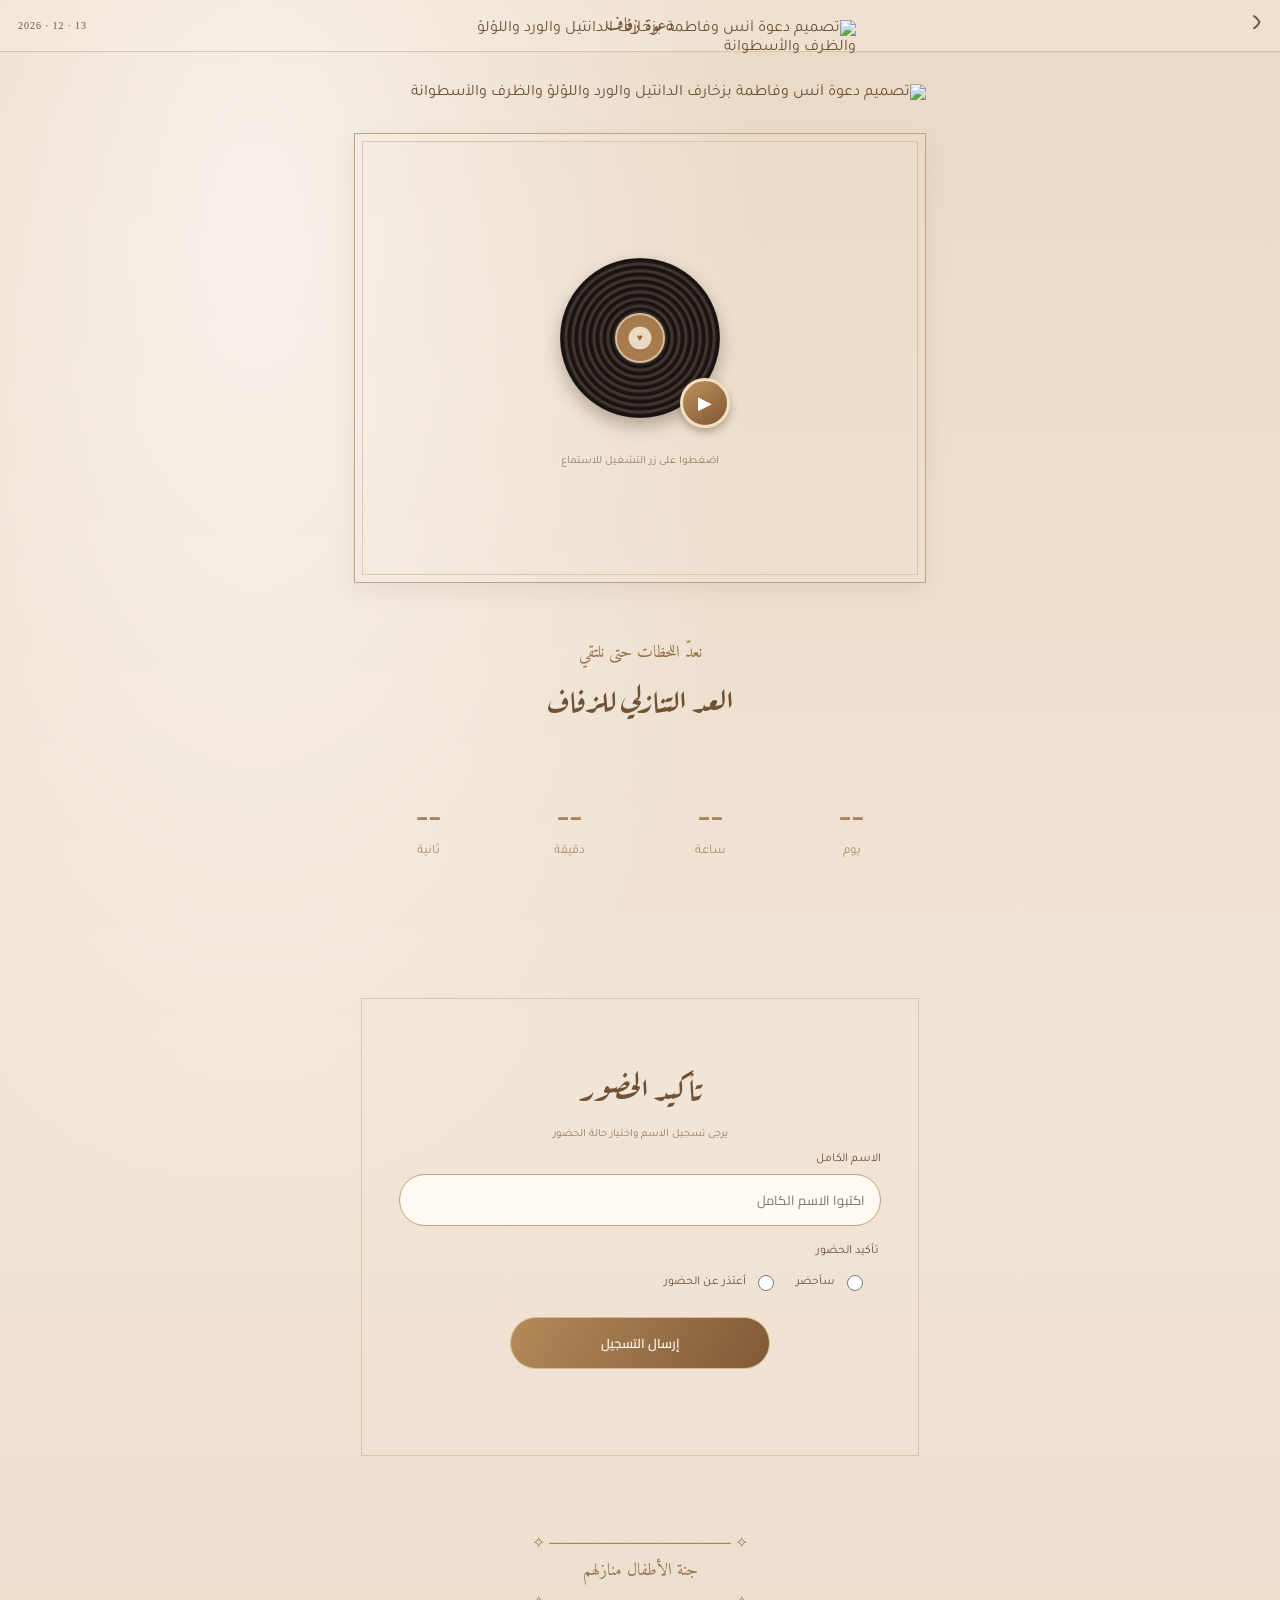
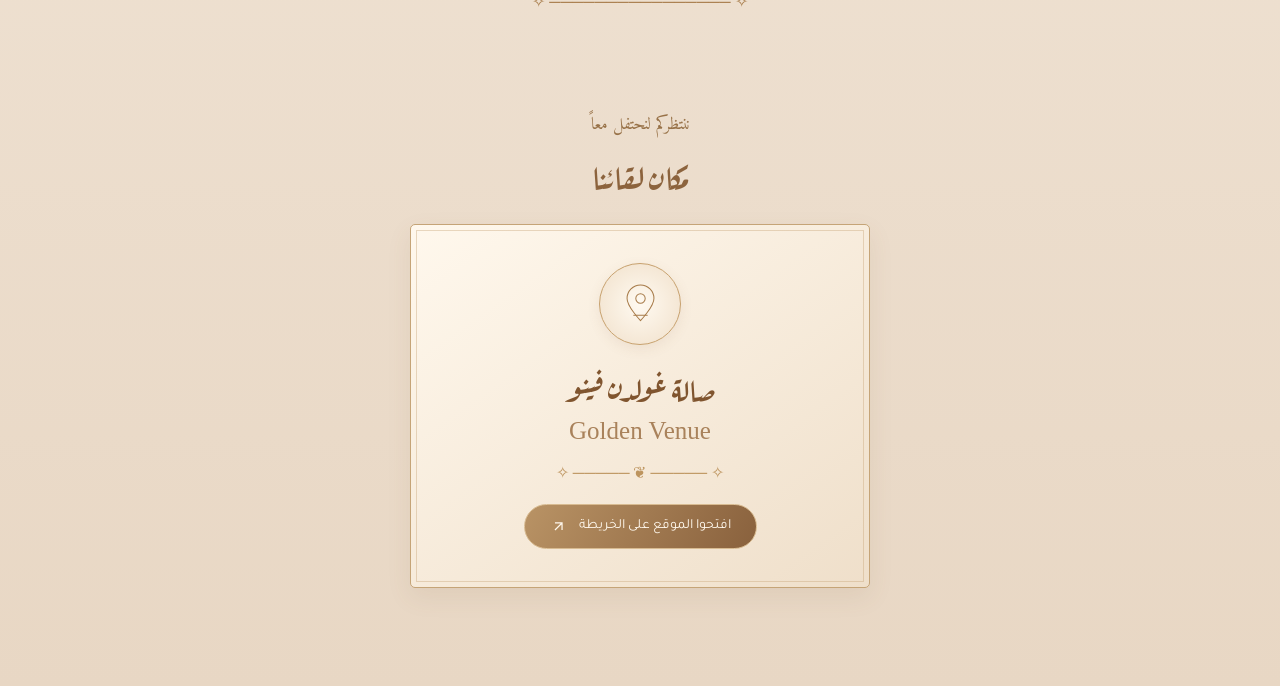
==== invitation.html @ be711dec "Add files via upload" ====
<!doctype html>
<html lang="ar" dir="rtl">
<head>
<meta charset="utf-8"><meta name="viewport" content="width=device-width,initial-scale=1">
<meta name="theme-color" content="#ead8c3"><title>أنس وفاطمة | دعوة الزفاف</title>
<link rel="preconnect" href="https://fonts.googleapis.com">
<link href="https://fonts.googleapis.com/css2?family=Aref+Ruqaa:wght@400;700&family=Tajawal:wght@400;500;600;700&display=swap" rel="stylesheet">
<link href="https://fonts.googleapis.com/css2?family=Amiri:wght@400;700&family=Cairo:wght@400;500;600;700&display=swap" rel="stylesheet">
<link rel="stylesheet" href="style.css">
</head>
<body class="invite-page">
<header class="topbar"><a href="index.html" aria-label="العودة">‹</a><span>دعوة زفاف</span><small>13 · 12 · 2026</small></header>
<main class="page">
  <figure class="artwork">
    <img src="assets/openedenvo.webp" alt="تصميم دعوة أنس وفاطمة بزخارف الدانتيل والورد واللؤلؤ والظرف والأسطوانة" style="    margin-top: -75px;
    margin-bottom: -25px;">
  </figure>


    <img class="invitation-image" src="assets/invitation.webp" alt="تصميم دعوة أنس وفاطمة بزخارف الدانتيل والورد واللؤلؤ والظرف والأسطوانة">


  <section class="music-section parchment">
    <div class="record-area">
      <div class="record" id="record"><div class="record-center"><span>♥</span> </div></div>
      <button id="playMusic" class="play-button" aria-label="تشغيل الأغنية">▶</button>
    </div> 
    <p class="helper">اضغطوا على زر التشغيل للاستماع </p>
    <div id="youtubePlayer" class="youtube-player" hidden></div>
  </section>

 
<section class="countdown-section">
  <p class="section-kicker">نعدّ اللحظات حتى نلتقي</p>
  <h2>العد التنازلي للزفاف</h2>

  <div class="countdown">

    <div class="time-card">
      <b id="days">--</b>
      <small>يوم</small>
    </div>

    <div class="time-card">
      <b id="hours">--</b>
      <small>ساعة</small>
    </div>

    <div class="time-card">
      <b id="minutes">--</b>
      <small>دقيقة</small>
    </div>

    <div class="time-card">
      <b id="seconds">--</b>
      <small>ثانية</small>
    </div>

  </div>

</section>

  <section class="rsvp-section parchment">
    <h2>تأكيد الحضور</h2>
    <p class="helper">يرجى تسجيل الاسم واختيار حالة الحضور</p>
    <form id="rsvpForm">
      <label for="guestName">الاسم الكامل</label>
      <input id="guestName" name="name" type="text" placeholder="اكتبوا الاسم الكامل" autocomplete="name" required>
      <fieldset><legend>تأكيد الحضور</legend>
        <label class="radio"><input type="radio" name="attendance" value="سأحضر" required><span>سأحضر</span></label>
        <label class="radio"><input type="radio" name="attendance" value="أعتذر عن الحضور"><span>أعتذر عن الحضور</span></label>
      </fieldset>
      <button class="submit" type="submit">إرسال التسجيل</button>
      <p id="formStatus" class="status" role="status"></p>
    </form>
  </section>
<section class="venue-section">
  <div class="tiny-ornament">✧ ──────────────── ✧</div>
  <p class="section-kicker">جنة الأطفال منازلهم</p>
    <div class="tiny-ornament">✧ ──────────────── ✧</div>
  </div>
  </section>

<section class="venue-section">
  <p class="section-kicker">ننتظركم لنحتفل معاً</p>
  <h2>مكان لقائنا</h2>

  <div class="venue-card">

    <div class="venue-icon">
      <svg viewBox="0 0 64 64" aria-hidden="true">
        <path d="M32 56S12 35 12 23a20 20 0 1 1 40 0C52 35 32 56 32 56Z"/>
        <circle cx="32" cy="23" r="7"/>
        <path d="M22 48h20"/>
      </svg>
    </div>

    <h3>صالة غولدن فينو</h3>
    <p class="venue-english">Golden Venue</p>

    <div class="venue-divider">
      ✧ ───── ❦ ───── ✧
    </div>

    <a
      href="https://maps.app.goo.gl/zLpwi5FoXKpfQ9C4A"
      target="_blank"
      rel="noopener noreferrer"
      class="venue-button">
      <span>افتحوا الموقع على الخريطة</span>
      <svg viewBox="0 0 24 24" aria-hidden="true">
        <path d="M7 17 17 7M7 7h10v10"/>
      </svg>
    </a>

</section>



 
</main>
<script src="config.js"></script><script src="app.js"></script>
</body></html>
---- style.css ----
*{box-sizing:border-box} :root{--ink:#705234;--gold:#a77b49;--gold2:#c9a779;--paper:#f8efe3;--bg:#ead9c6}
html{scroll-behavior:smooth}body{margin:0;color:var(--ink);font-family:"Cairo",sans-serif}
.cover-page{background:var(--bg)}
@font-face {
  font-family: "Bickham";
  src: url("assets/fonts/BickhamScriptPro3.woff2")
       format("woff2");
  font-weight: normal;
  font-style: normal;
  font-display: swap;
}
.cover{min-height:100svh;position:relative;overflow:hidden;display:flex;flex-direction:column;align-items:center;justify-content:center;padding:42px 18px;background:radial-gradient(ellipse at 50% 30%,#fff8,transparent 50%),linear-gradient(150deg,#f2e7da,#e5d2bd)}
.cover:before{content:"";position:absolute;inset:14px;border:1px solid #b9956c88;border-radius:48% 48% 8px 8px/170px 170px 8px 8px}
.cover-lace{position:absolute;left:0;right:0;height:120px;opacity:.62;background-image:url("assets/invitation-art.webp");background-size:cover;background-position:top;mask-image:linear-gradient(#000,transparent)}
.top-lace{top:0}.bottom-lace{bottom:0;transform:rotate(180deg)}
.cover-flowers{position:absolute;width:150px;height:190px;background-image:url("assets/Ivory-Rose-and-Golden-Blossoms.webp");background-size:450px auto;background-repeat:no-repeat;opacity:.9;pointer-events:none}
.flower-left{left:-22px;top:6%;background-position:left top}.flower-right{right:-25px;bottom:3%;background-position:right bottom}
.cover-pearl-line{position:absolute;right:-55px;top:12%;height:280px;width:100px;border:6px dotted #fff9ef;border-left:0;border-radius:0 100% 100% 0;filter:drop-shadow(1px 1px 2px #987b5a)}
.eyebrow{font:24px "Amiri",serif;z-index:1;margin:0 0 18px}
.cover-envelope{width:min(88vw,430px);position:relative;z-index:1;transition:transform .6s,opacity .6s;filter:drop-shadow(0 18px 22px #65472e30)}
.envelope-art{width:100%;height:auto;display:block;border-radius:5px;mix-blend-mode:multiply}
.wax-seal{position:absolute;left:50%;top:66%;transform:translate(-50%,-50%);width:66px;height:66px;border-radius:50%;border:4px solid #d6b581;background:radial-gradient(circle at 30% 25%,#dfbd8b,#986a3d 72%);color:#fff1d9;font:30px "Amiri",serif;box-shadow:0 4px 10px #53351f77;cursor:pointer}
.opened{transform:scale(1.04) translateY(-12px);opacity:.1}
.open-hint{font:19px "Amiri",serif;margin:23px 0 8px;z-index:1}.tiny-ornament{color:var(--gold);z-index:1}.cover-date{font-size:25px;margin-top:16px;z-index:1; font-family: "Dancing Script", cursive;
  font-weight: 600;
}
.invite-page{background:#ead9c6;background-image:radial-gradient(ellipse at 20% 10%,#fff9,transparent 35%),linear-gradient(180deg,#ead9c6,#f1e5d7 48%,#e8d7c4)}
.topbar{height:52px;display:flex;align-items:center;justify-content:center;position:relative;border-bottom:1px solid #b9956c66;background:#f8efe355}
.topbar a{position:absolute;right:18px;color:var(--ink);font-size:34px;text-decoration:none}.topbar span{font:18px "Amiri",serif}.topbar small{position:absolute;left:18px;font:10px Georgia;letter-spacing:.1em}
.page{width:min(100%,600px);margin:auto;padding:12px 14px 28px}

.artwork {
  width: 100%;
  margin: 0 auto 20px;
  display: flex;
  justify-content: center;
  align-items: center;
  overflow: visible;
}

.artwork img {
  display: block;
  width: min(100%, 432px);
  max-width: 100%;
  height: auto;
  margin: 0 auto;
  transform: rotate(0deg);
}

.parchment{background-image:url(assets/Elegant-Vintage-Parchment.webp);border:1px solid #c5a277;box-shadow:0 8px 22px #73563f18;position:relative}
.parchment:before{content:"";position:absolute;inset:7px;border:1px solid #c6a77b77;pointer-events:none}
.live-details{text-align:center;padding:30px 20px;margin:60px 0 36px}
.ornament{font:28px "Amiri";color:var(--gold)}.poem{font:700 28px/1.6 "Amiri",serif;margin:5px 0}
.date{font:32px Georgia;letter-spacing:.08em;margin:8px 0 12px}.thin-rule{height:1px;background:#c5a277;width:60%;margin:15px auto}
.family{font:24px "Amiri",serif;margin:10px}.family span{color:var(--gold);padding:0 8px}.invite-copy{font:17px "Amiri",serif;margin:6px}
.live-details h1{font:700 48px "Amiri",serif;margin:0 0 12px}.live-details h1 i{font:italic 22px Georgia;color:var(--gold)}
.details-grid{display:grid;grid-template-columns:repeat(3,1fr);gap:4px;border-top:1px solid #c5a277;border-bottom:1px solid #c5a277;padding:13px 0}
.details-grid>div,.details-grid>a{display:flex;flex-direction:column;gap:4px;align-items:center;text-decoration:none;color:var(--ink);border-left:1px solid #c5a27766}.details-grid>*:last-child{border:0}
.details-grid b{font-size:21px;color:var(--gold)}.details-grid span{font:15px "Amiri",serif}.details-grid small{font-size:10px;color:#9a7958}
.closing{font:23px "Amiri",serif;margin:18px 0 0}
.music-section{text-align:center;padding:25px 20px;margin:0 0 38px}
.section-kicker{font:17px "Amiri",serif;color:#987248;margin:0 0 6px}
h2{font:27px "Amiri",serif;font-weight:400;margin:5px 0 18px}
.record-area{width:180px;height:180px;margin:10px auto 16px;position:relative;display:grid;place-items:center}
.record{width:160px;height:160px;border-radius:50%;background:repeating-radial-gradient(circle,#171310 0 2px,#40352e 3px 5px,#1d1916 6px 7px);box-shadow:0 8px 17px #49301f55;display:grid;place-items:center}
.record:after{content:"";position:absolute;width:46px;height:46px;border-radius:50%;background:radial-gradient(circle,#ead9c3 0 34%,#a77b4e 36% 100%);border:2px solid #d7bd99}
.record-center{z-index:1;font:10px Georgia;color:#694b2d}.record-center span{color:#986548}
.record.playing{animation:spin 5s linear infinite}
.play-button{position:absolute;bottom:0;right:0;width:50px;height:50px;border:3px solid #f3dfc1;border-radius:50%;background:linear-gradient(145deg,#bd925b,#805633);color:white;font-size:18px;cursor:pointer;box-shadow:0 4px 9px #5b3d2366}
.helper{font-size:11px;color:#987b5d}.youtube-player{width:100%;aspect-ratio:16/9;margin:16px auto 0}.youtube-player iframe{width:100%;height:100%;border:0;border-radius:8px}

.countdown-section {
  text-align: center;
  margin: 30px auto 45px;
  padding: 25px 10px;
}

.countdown {
  display: grid;
  grid-template-columns: repeat(4, minmax(0, 1fr));
  gap: 12px;
  direction: rtl;
  width: 100%;
  max-width: 820px;
  margin: 35px auto;
}

.time-card {
  position: relative;
  aspect-ratio: 1 / 1;
  min-width: 0;
  display: flex;
  flex-direction: column;
  align-items: center;
  justify-content: center;
  gap: 5px;
  background: url("assets/countdown-frame.webp") center / 100% 100% no-repeat;
  padding: 22px 10px 12px;
  box-sizing: border-box;
}

.time-card b {
  color: #A9825B;
  font: 400 clamp(23px, 4vw, 38px) Georgia, serif;
  line-height: 1.2;
  z-index: 1;
}

.time-card small {
  color: #B18B68;
  font-size: 13px;
  z-index: 1;
}

@media (max-width: 480px) {
  .countdown {
    gap: 3px;
  }

  .time-card {
    padding: 20px 3px 10px;
  }

  .time-card b {
    font-size: 23px;
  }

  .time-card small {
    font-size: 10px;
  }
}

.rsvp-section{text-align:center;padding:66px 45px;margin-bottom:28px}
#rsvpForm{text-align:right;position:relative}#rsvpForm>label,fieldset legend{font-size:12px;margin-bottom:8px;display:block}
#guestName{width:100%;border:1px solid #c5a277;border-radius:30px;padding:13px 15px;background:#fffaf4;font:13px "Cairo",sans-serif;color:var(--ink);outline:none}
fieldset{border:0;padding:0;margin:18px 0}fieldset legend{margin-bottom:9px}
.radio{display:inline-flex;align-items:center;gap:7px;margin:5px 15px 5px 0;font-size:12px}.radio input{accent-color:#987248;width:16px;height:16px}
.submit{display:block;width:min(100%,260px);margin:10px auto 0;padding:13px;border:1px solid #d6b98e;border-radius:30px;background:linear-gradient(120deg,#b48a59,#805a37);color:#fff8ed;font:600 13px "Cairo",sans-serif;cursor:pointer}
.status{text-align:center;font-size:11px;min-height:18px;margin:10px 0 0}
footer{text-align:center;color:#98744f;padding:5px 0 30px;font:24px "Amiri",serif}footer p{margin:2px;font-size:21px}footer small{font:10px Georgia;letter-spacing:.08em}
@keyframes spin{to{transform:rotate(360deg)}}
@media(max-width:370px){.page{padding-left:9px;padding-right:9px}.artwork{margin-left:-9px;margin-right:-9px}.poem{font-size:24px}.live-details h1{font-size:41px}.details-grid span{font-size:13px}.countdown{gap:4px}.countdown b{font-size:23px}}
@media(prefers-reduced-motion:reduce){html{scroll-behavior:auto}*,*:before,*:after{animation:none!important;transition:none!important}}
.youtube-player {
  position: absolute !important;
  width: 1px !important;
  height: 1px !important;
  overflow: hidden !important;
  opacity: 0 !important;
  pointer-events: none !important;
  clip-path: inset(50%);
}

.youtube-player iframe {
  width: 1px;
  height: 1px;
  border: 0;
}
.music-section {
  background-image: url("assets/Elegant-Vintage-Parchment.webp");
  background-size: 100% 100%;
  background-position: center;
  background-repeat: no-repeat;

  width: 100%;
  min-height: 450px;
  box-sizing: border-box;

  display: flex;
  flex-direction: column;
  align-items: center;
  justify-content: center;

  padding: 65px 55px;
  margin: 30px auto;
}
.invitation-image {
  display: block;
  width: 100%;
  max-width: 600px;
  height: auto;
  margin: 0 auto;
  object-fit: contain;
}
.rsvp-section {
  background-color: transparent;
  background-size: 100% 100%;
  background-repeat: no-repeat;
  background-position: center;
  border: none;
  box-shadow: none;
}
/* النصوص */
body {
  font-family: "Tajawal", sans-serif;
}
.cover {
  background:
    linear-gradient(rgba(246, 232, 215, .12), rgba(246, 232, 215, .12)),
    url("assets/cover-background.webp") center / cover no-repeat;
}
.cover-flowers,
.cover-lace,
.cover-pearl-line {
  display: none;
}

/* العناوين بطابع Vintage */
h1,
h2,
h3,
footer
{
  font-family: "Aref Ruqaa", serif;
  font-weight: 400;
}

/* حجم العناوين */
h2 {
  font-size: 32px;
  line-height: 1.5;
}

/* عنوان الدعوة الرئيسي */
.live-details h1 {
  font-family: "Aref Ruqaa", serif;
  font-size: 48px;
}
.venue-section {
  width: 100%;
  text-align: center;
  margin: 45px auto;
  padding: 25px 12px;
}

.venue-section h2 {
  font-family: "Aref Ruqaa", serif;
  font-size: 34px;
  color: #8c633d;
  margin: 8px 0 25px;
}

.venue-card {
  position: relative;
  width: 100%;
  max-width: 460px;
  margin: auto;
  padding: 38px 20px;
  text-align: center;
  background: linear-gradient(145deg, #fff8ed, #efdfca);
  border: 1px solid #c5a477;
  box-shadow: 0 9px 25px #80604418;
  outline: 1px solid #c5a47766;
  outline-offset: -7px;
  border-radius: 5px;
}

.venue-icon {
  width: 82px;
  height: 82px;
  margin: 0 auto 17px;
  display: grid;
  place-items: center;
  border: 1px solid #c7a16e;
  border-radius: 50%;
  background: radial-gradient(circle, #fffaf1, #f0dfc9);
  box-shadow: 0 4px 13px #87613b18;
}

.venue-icon svg {
  width: 43px;
  height: 43px;
  fill: none;
  stroke: #a77b49;
  stroke-width: 1.5;
  stroke-linecap: round;
  stroke-linejoin: round;
}

.venue-card h3 {
  font-family: "Aref Ruqaa", serif;
  font-size: 32px;
  font-weight: 400;
  color: #80552f;
  margin: 8px 0 2px;
}

.venue-english {
  font-family: "Great Vibes", cursive;
  font-size: 25px;
  color: #a9825b;
  margin: 5px 0 15px;
}

.venue-divider {
  color: #bd945e;
  font-size: 16px;
  margin: 18px auto;
}

.venue-button {
  display: flex;
  width: fit-content;
  max-width: 100%;
  margin: 0 auto;
  padding: 13px 25px;
  align-items: center;
  justify-content: center;
  gap: 12px;
  background: linear-gradient(120deg, #b99365, #89613d);
  border: 1px solid #d8bb91;
  border-radius: 35px;
  color: #fff8ed !important;
  text-decoration: none !important;
  font-family: "Tajawal", sans-serif;
  font-size: 14px;
  transition: .3s ease;
}

.venue-button svg {
  width: 17px;
  height: 17px;
  fill: none;
  stroke: currentColor;
  stroke-width: 1.7;
}

.venue-button:hover {
  transform: translateY(-3px);
  box-shadow: 0 7px 15px #805a3730;
}

/* =================================
   LUXURY WEDDING TRANSITIONS
================================= */

/* ظهور الأقسام تدريجياً */
.js-transitions .artwork,
.js-transitions .invitation-image,
.js-transitions .music-section,
.js-transitions .countdown-section,
.js-transitions .rsvp-section,
.js-transitions .venue-section,
.js-transitions footer {
  opacity: 0;
  transform: translateY(24px);
  transition:
    opacity 1s ease,
    transform 1s cubic-bezier(.22,.61,.36,1);
}

/* عندما يظهر القسم */
.js-transitions .is-visible {
  opacity: 1;
  transform: translateY(0);
}

/* ظهور العناوين بتأخير بسيط */
.js-transitions .section-kicker,
.js-transitions h2 {
  transition:
    opacity 1.1s ease,
    transform 1.1s ease;
}

/* الصور تظهر بنعومة */
.artwork img,
.invitation-image {
  transition: transform 1.2s ease;
 
}

/* حركة خفيفة عند مرور الماوس */
@media (hover: hover) {
  .venue-button,
  .submit {
    transition:
      transform .35s ease,
      box-shadow .35s ease;
  }

  .venue-button:hover,
  .submit:hover {
    transform: translateY(-2px);
  }
}

/* انتقال الصفحة عند فتحها */
body {
  animation: pageFadeIn .9s ease both;
}

@keyframes pageFadeIn {
  from {
    opacity: 0;
  }
  to {
    opacity: 1;
  }
}

/* احترام إعدادات تقليل الحركة */
@media (prefers-reduced-motion: reduce) {
  *,
  *::before,
  *::after {
    animation-duration: .01ms !important;
    transition-duration: .01ms !important;
    scroll-behavior: auto !important;
  }

  .js-transitions .artwork,
  .js-transitions .invitation-image,
  .js-transitions .music-section,
  .js-transitions .countdown-section,
  .js-transitions .rsvp-section,
  .js-transitions .venue-section,
  .js-transitions footer {
    opacity: 1;
    transform: none;
  }
}
.cover-envelope,
.closed-envelope {
  transition:
    transform 1s cubic-bezier(.22,.61,.36,1),
    opacity 1s ease;
}

.cover-envelope.opened,
.closed-envelope.opening {
  transform: translateY(-25px) scale(1.04);
  opacity: 0;
}
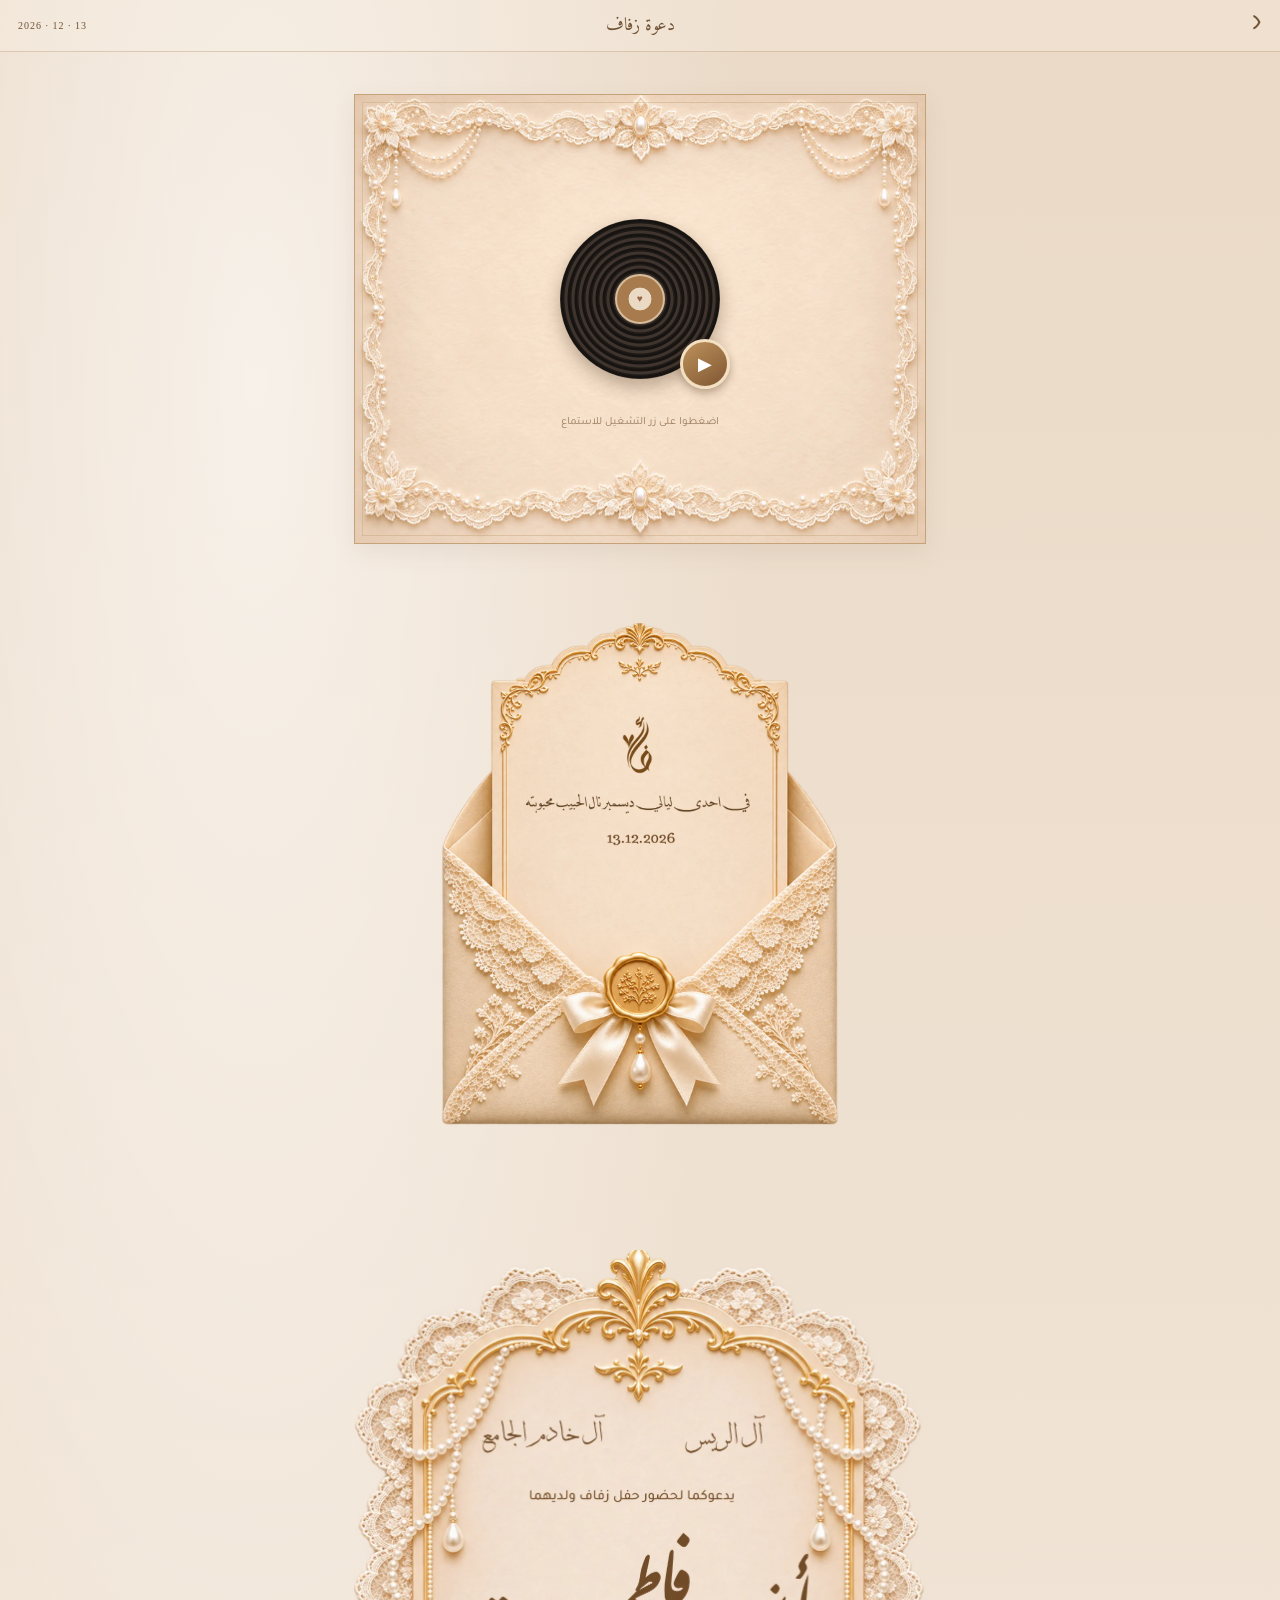
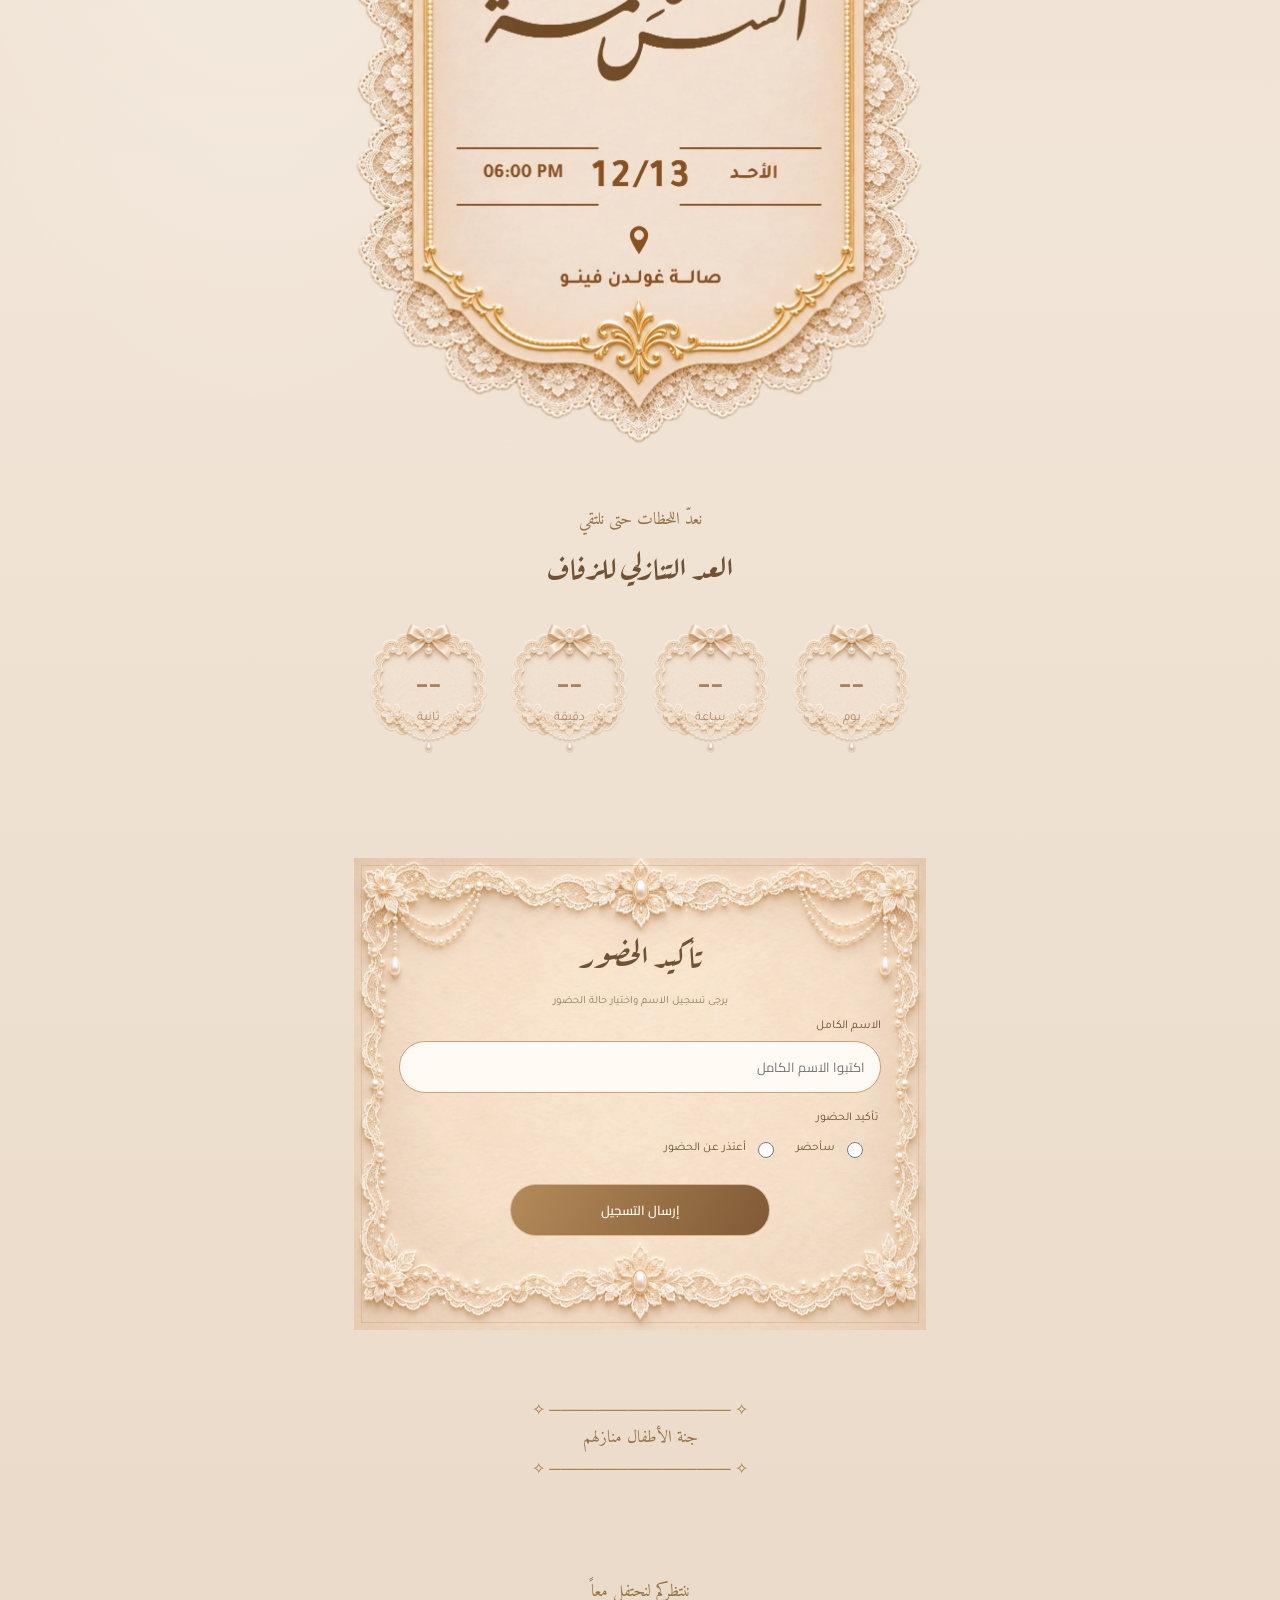
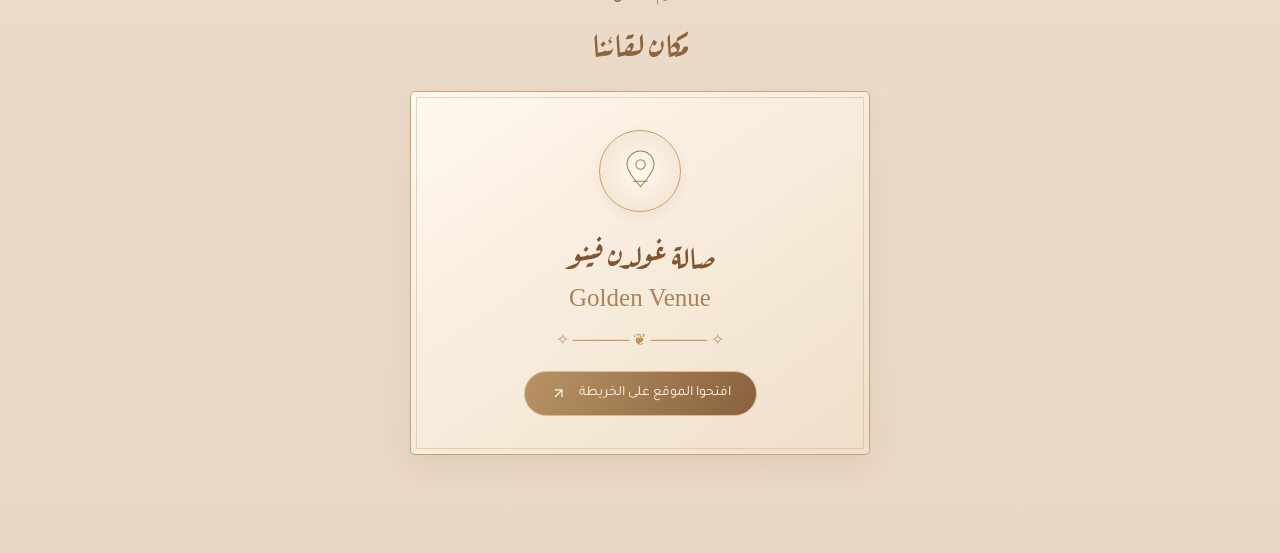
==== commit 2ceb6dd2: "Update invitation.html" ====
--- a/invitation.html
+++ b/invitation.html
@@ -11,6 +11,16 @@
 <body class="invite-page">
 <header class="topbar"><a href="index.html" aria-label="العودة">‹</a><span>دعوة زفاف</span><small>13 · 12 · 2026</small></header>
 <main class="page">
+  
+  <section class="music-section parchment">
+    <div class="record-area">
+      <div class="record" id="record"><div class="record-center"><span>♥</span> </div></div>
+      <button id="playMusic" class="play-button" aria-label="تشغيل الأغنية">▶</button>
+    </div> 
+    <p class="helper">اضغطوا على زر التشغيل للاستماع </p>
+    <div id="youtubePlayer" class="youtube-player" hidden></div>
+  </section>
+
   <figure class="artwork">
     <img src="assets/openedenvo.webp" alt="تصميم دعوة أنس وفاطمة بزخارف الدانتيل والورد واللؤلؤ والظرف والأسطوانة" style="    margin-top: -75px;
     margin-bottom: -25px;">
@@ -19,15 +29,6 @@
 
     <img class="invitation-image" src="assets/invitation.webp" alt="تصميم دعوة أنس وفاطمة بزخارف الدانتيل والورد واللؤلؤ والظرف والأسطوانة">
 
-
-  <section class="music-section parchment">
-    <div class="record-area">
-      <div class="record" id="record"><div class="record-center"><span>♥</span> </div></div>
-      <button id="playMusic" class="play-button" aria-label="تشغيل الأغنية">▶</button>
-    </div> 
-    <p class="helper">اضغطوا على زر التشغيل للاستماع </p>
-    <div id="youtubePlayer" class="youtube-player" hidden></div>
-  </section>
 
  
 <section class="countdown-section">
@@ -120,4 +121,4 @@
  
 </main>
 <script src="config.js"></script><script src="app.js"></script>
-</body></html>+</body></html>
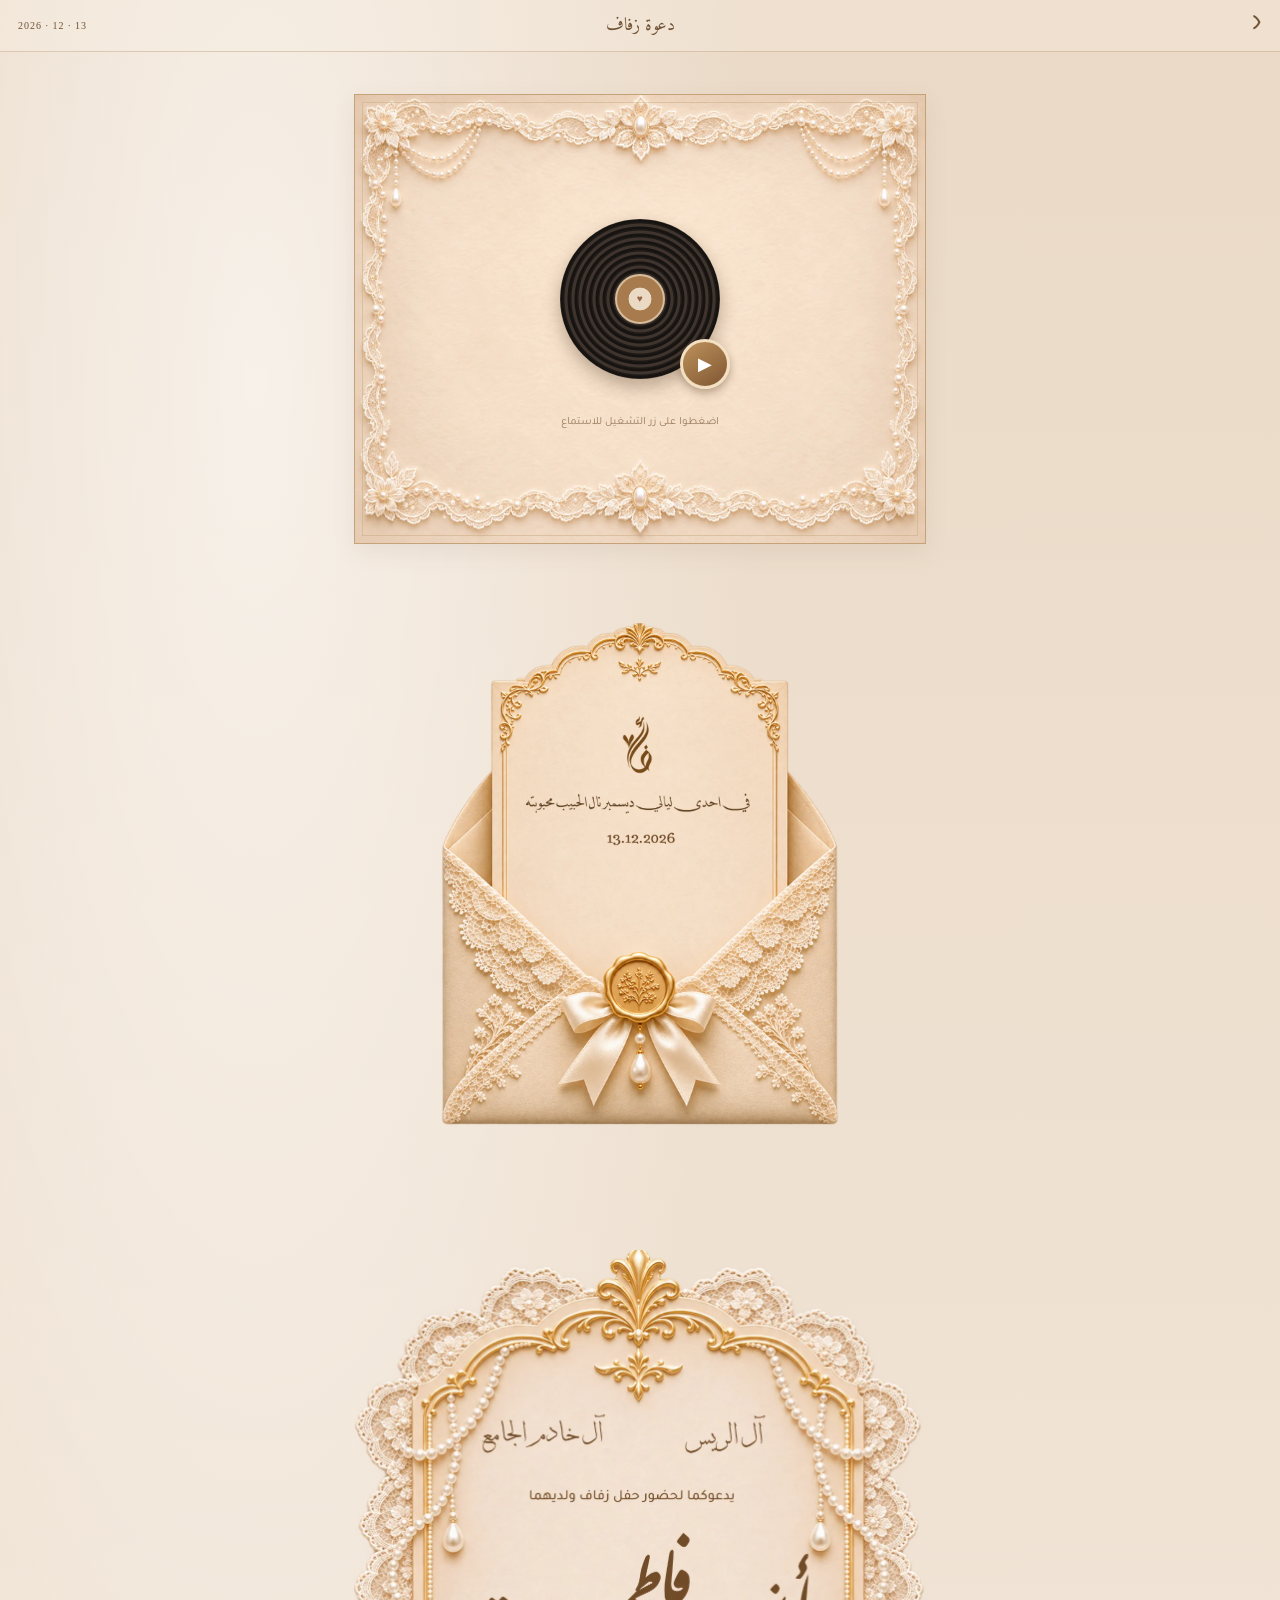
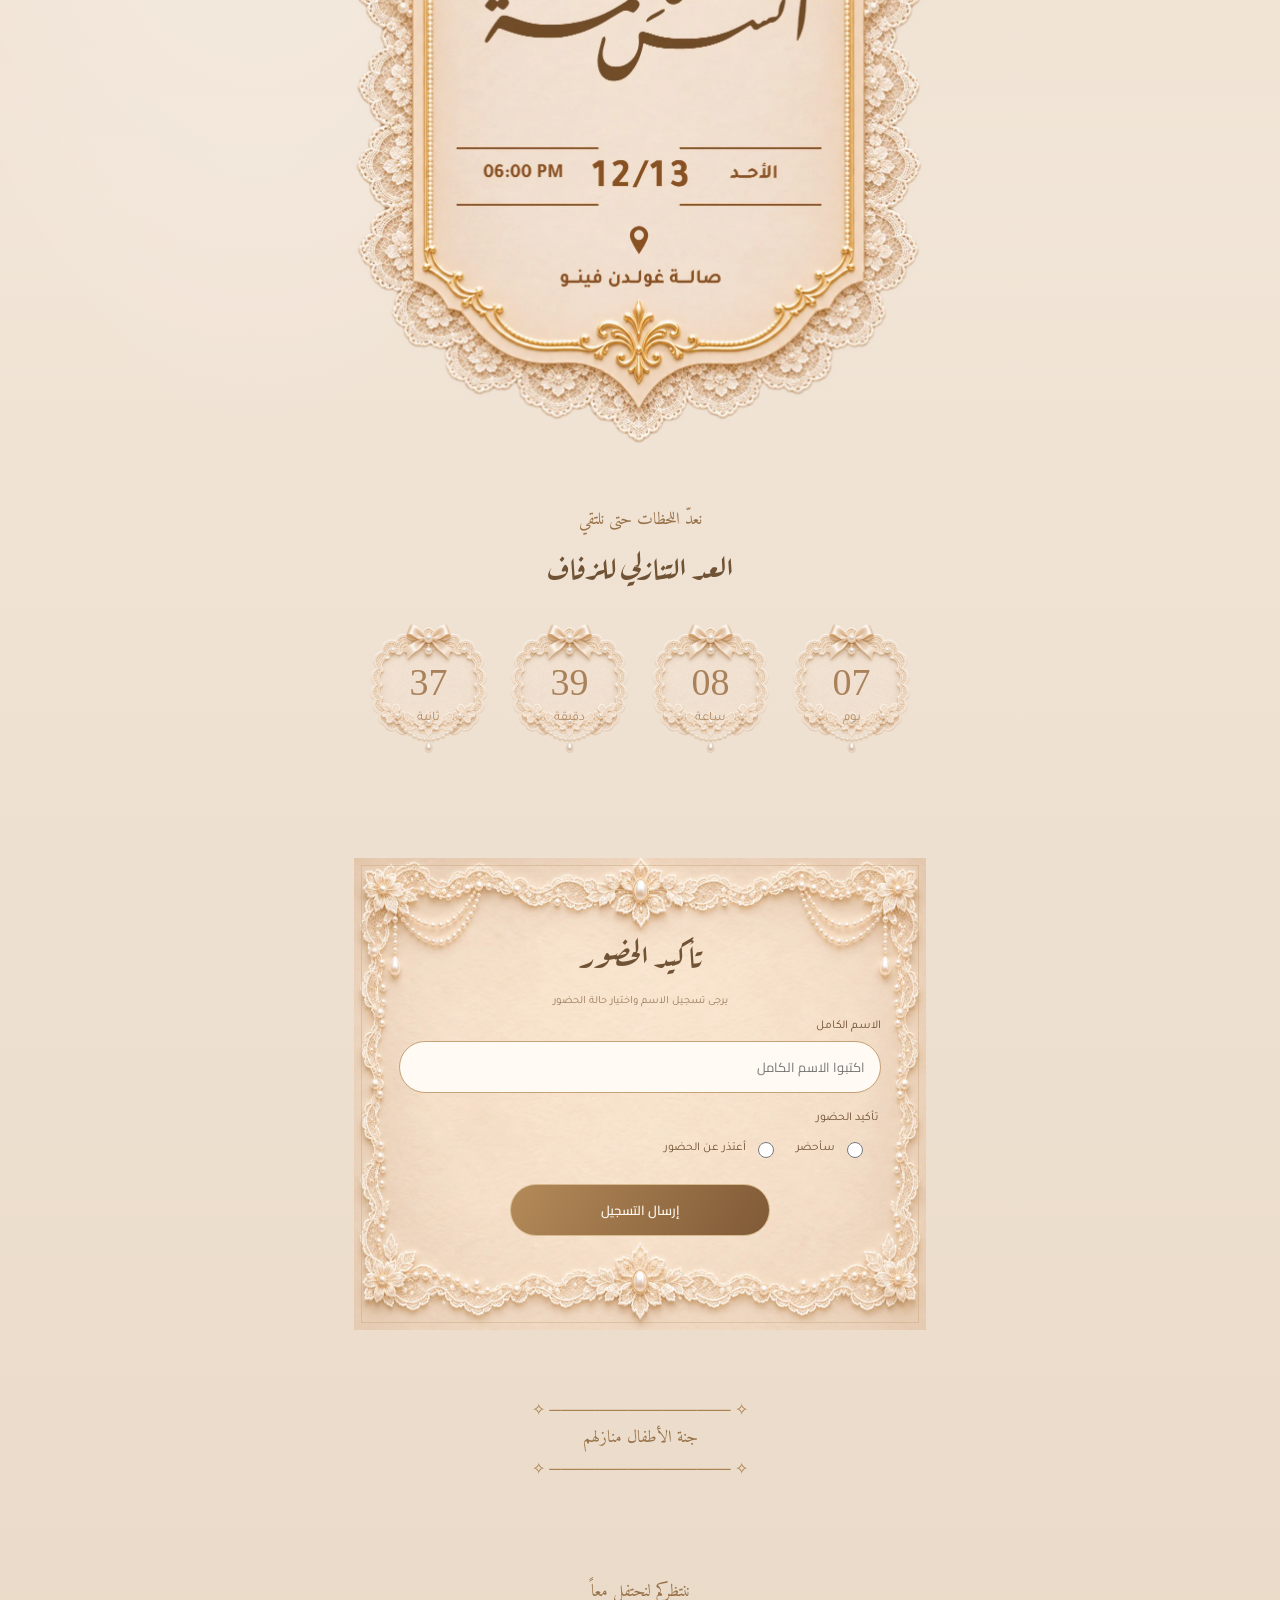
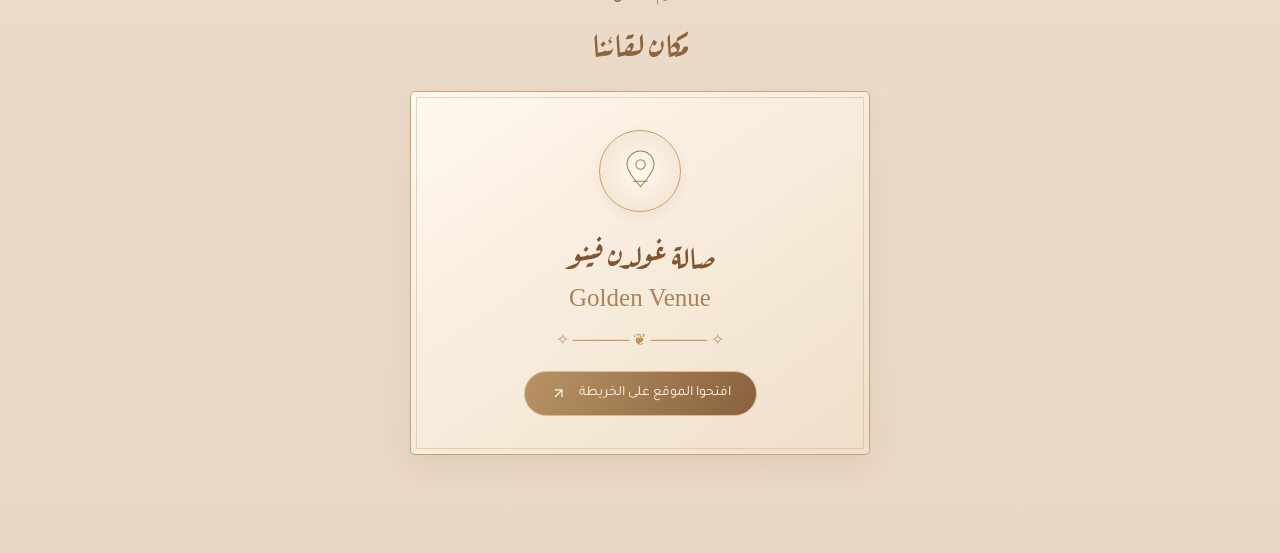
==== commit fbeba144: "Update invitation.html" ====
--- a/invitation.html
+++ b/invitation.html
@@ -18,7 +18,9 @@
       <button id="playMusic" class="play-button" aria-label="تشغيل الأغنية">▶</button>
     </div> 
     <p class="helper">اضغطوا على زر التشغيل للاستماع </p>
-    <div id="youtubePlayer" class="youtube-player" hidden></div>
+    <audio id="weddingAudio" preload="none">
+  <source src="assets/wedding-song.m4a" type="audio/mp4">
+</audio>
   </section>
 
   <figure class="artwork">
